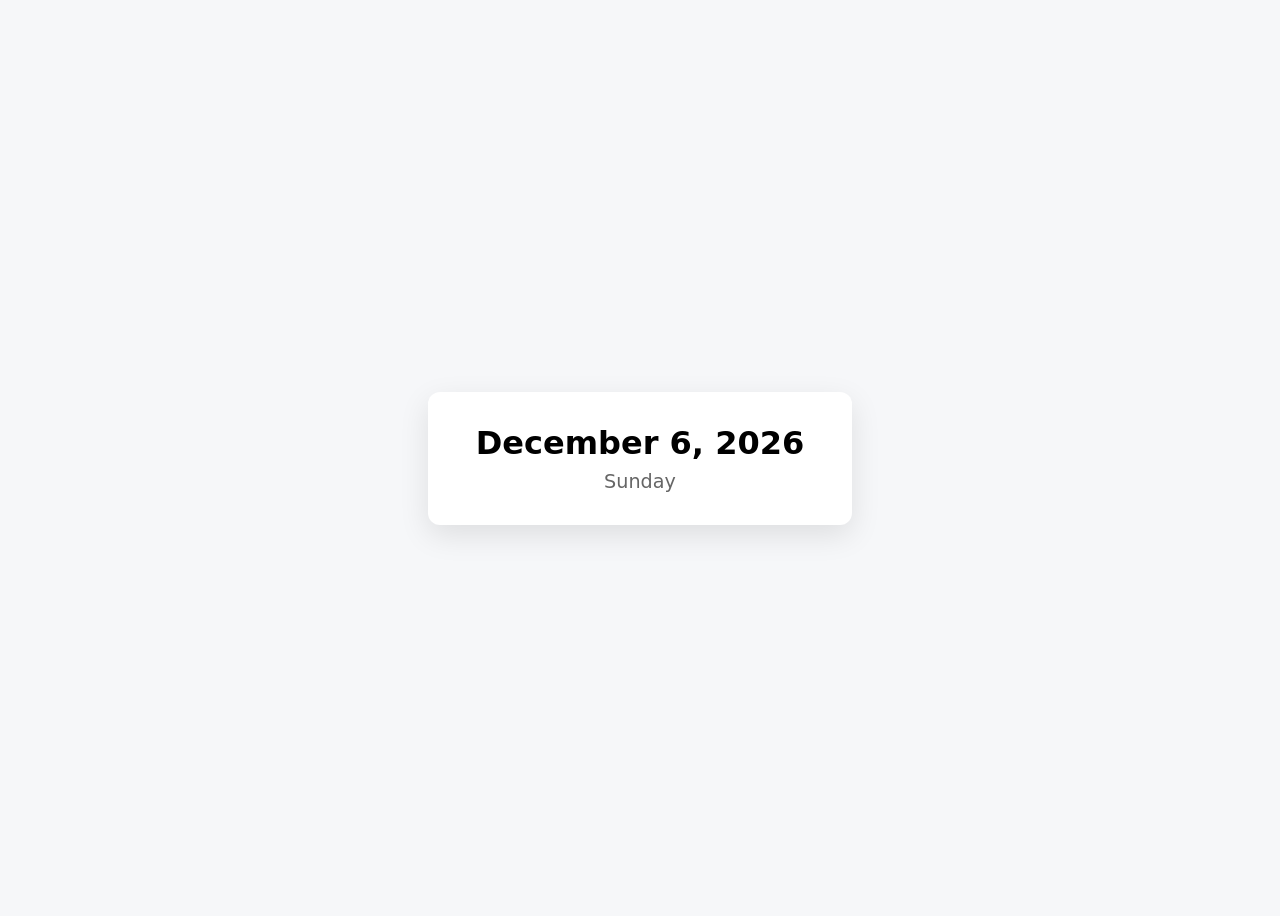
==== paapachi/index.html @ 43e1f5be "Added index.html" ====
<!DOCTYPE html>
<html lang="en">
<head>
  <meta charset="UTF-8" />
  <title>Calendar</title>
  <style>
    body {
      font-family: system-ui, sans-serif;
      display: flex;
      justify-content: center;
      align-items: center;
      height: 100vh;
      background: #f6f7f9;
    }
    .calendar {
      background: white;
      padding: 2rem 3rem;
      border-radius: 12px;
      box-shadow: 0 10px 30px rgba(0,0,0,0.1);
      text-align: center;
    }
    .date {
      font-size: 2rem;
      font-weight: 600;
    }
    .day {
      margin-top: 0.5rem;
      font-size: 1.2rem;
      color: #666;
    }
  </style>
</head>
<body>
  <div class="calendar">
    <div class="date" id="date"></div>
    <div class="day" id="day"></div>
  </div>

  <script>
    const now = new Date();

    const dateFormatter = new Intl.DateTimeFormat("en-US", {
      year: "numeric",
      month: "long",
      day: "numeric"
    });

    const dayFormatter = new Intl.DateTimeFormat("en-US", {
      weekday: "long"
    });

    document.getElementById("date").textContent = dateFormatter.format(now);
    document.getElementById("day").textContent = dayFormatter.format(now);
  </script>
</body>
</html>
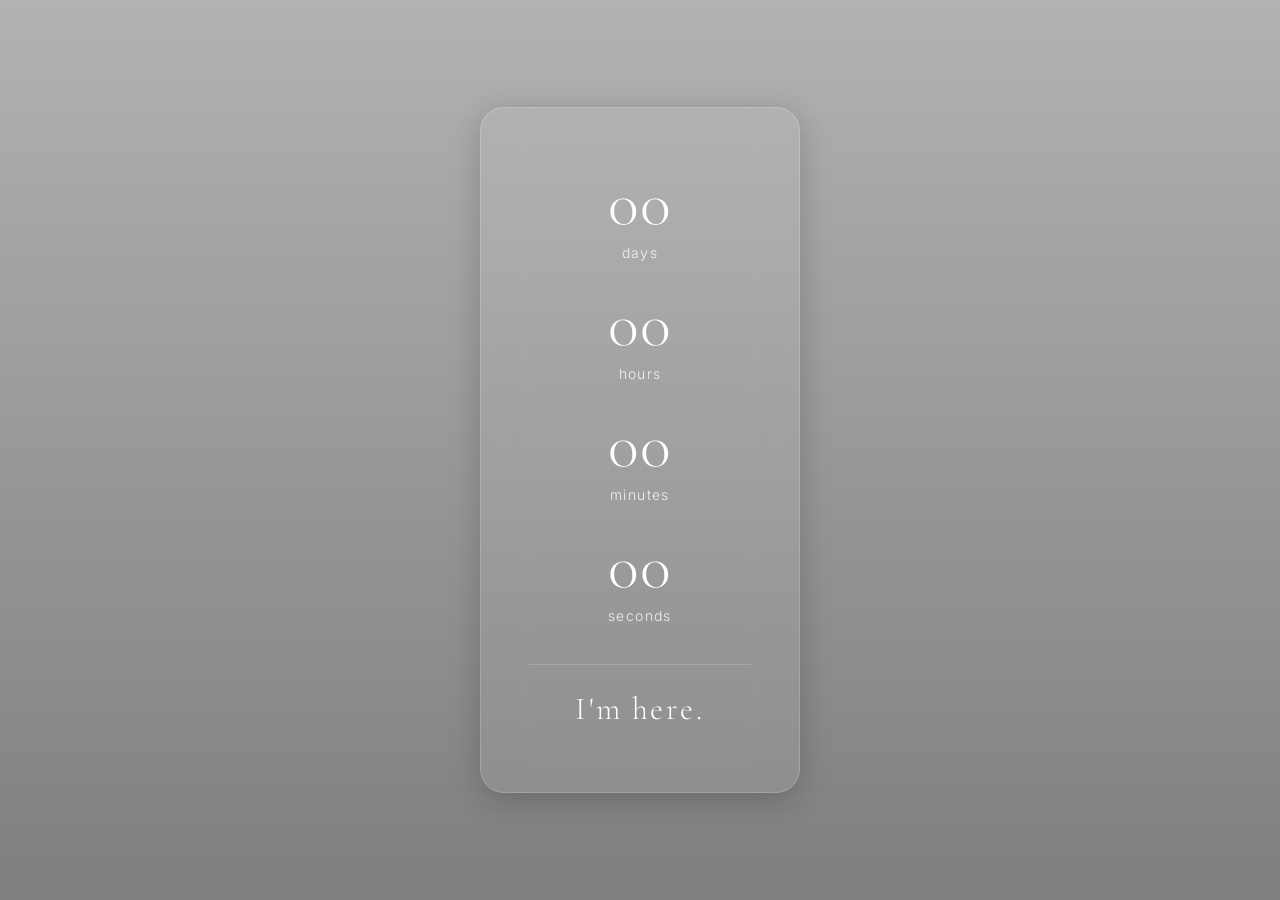
==== commit 734ff0a0: "Added more files" ====
--- a/paapachi/index.html
+++ b/paapachi/index.html
@@ -1,57 +1,51 @@
 <!DOCTYPE html>
 <html lang="en">
 <head>
-  <meta charset="UTF-8" />
-  <title>Calendar</title>
-  <style>
-    body {
-      font-family: system-ui, sans-serif;
-      display: flex;
-      justify-content: center;
-      align-items: center;
-      height: 100vh;
-      background: #f6f7f9;
-    }
-    .calendar {
-      background: white;
-      padding: 2rem 3rem;
-      border-radius: 12px;
-      box-shadow: 0 10px 30px rgba(0,0,0,0.1);
-      text-align: center;
-    }
-    .date {
-      font-size: 2rem;
-      font-weight: 600;
-    }
-    .day {
-      margin-top: 0.5rem;
-      font-size: 1.2rem;
-      color: #666;
-    }
-  </style>
+    <meta charset="UTF-8">
+    <meta name="viewport" content="width=device-width, initial-scale=1.0">
+    <title>Until I See You</title>
+    
+    <!-- Google Fonts -->
+    <link rel="preconnect" href="https://fonts.googleapis.com">
+    <link rel="preconnect" href="https://fonts.gstatic.com" crossorigin>
+    <link href="https://fonts.googleapis.com/css2?family=Cormorant+Garamond:wght@300;400&family=Inter:wght@300;400&display=swap" rel="stylesheet">
+    
+    <link rel="stylesheet" href="style.css">
 </head>
 <body>
-  <div class="calendar">
-    <div class="date" id="date"></div>
-    <div class="day" id="day"></div>
-  </div>
-
-  <script>
-    const now = new Date();
-
-    const dateFormatter = new Intl.DateTimeFormat("en-US", {
-      year: "numeric",
-      month: "long",
-      day: "numeric"
-    });
-
-    const dayFormatter = new Intl.DateTimeFormat("en-US", {
-      weekday: "long"
-    });
-
-    document.getElementById("date").textContent = dateFormatter.format(now);
-    document.getElementById("day").textContent = dayFormatter.format(now);
-  </script>
+    <!-- Background container for image transitions -->
+    <div id="background-container">
+        <div id="background-current" class="background-layer"></div>
+        <div id="background-next" class="background-layer"></div>
+    </div>
+    
+    <!-- Countdown container -->
+    <div id="countdown-container" class="fade-in">
+        <div class="countdown-grid">
+            <div class="time-block">
+                <div class="time-value" id="days">00</div>
+                <div class="time-label">days</div>
+            </div>
+            
+            <div class="time-block">
+                <div class="time-value" id="hours">00</div>
+                <div class="time-label">hours</div>
+            </div>
+            
+            <div class="time-block">
+                <div class="time-value" id="minutes">00</div>
+                <div class="time-label">minutes</div>
+            </div>
+            
+            <div class="time-block">
+                <div class="time-value" id="seconds">00</div>
+                <div class="time-label">seconds</div>
+            </div>
+        </div>
+        
+        <div class="message" id="message">until I see you</div>
+    </div>
+    
+    <script src="script.js"></script>
 </body>
 </html>
-
--- a/paapachi/style.css
+++ b/paapachi/style.css
@@ -0,0 +1,265 @@
+/* ============================================
+   Global Styles & Reset
+   ============================================ */
+* {
+    margin: 0;
+    padding: 0;
+    box-sizing: border-box;
+}
+
+:root {
+    /* Color palette */
+    --overlay-dark: rgba(0, 0, 0, 0.4);
+    --glass-bg: rgba(255, 255, 255, 0.08);
+    --glass-border: rgba(255, 255, 255, 0.18);
+    --text-primary: #ffffff;
+    --text-secondary: rgba(255, 255, 255, 0.85);
+    --shadow-soft: 0 8px 32px rgba(0, 0, 0, 0.2);
+    
+    /* Typography */
+    --font-serif: 'Cormorant Garamond', serif;
+    --font-sans: 'Inter', sans-serif;
+}
+
+body {
+    font-family: var(--font-sans);
+    color: var(--text-primary);
+    overflow: hidden;
+    height: 100vh;
+    width: 100vw;
+}
+
+/* ============================================
+   Background Image System
+   ============================================ */
+#background-container {
+    position: fixed;
+    top: 0;
+    left: 0;
+    width: 100%;
+    height: 100%;
+    z-index: -1;
+}
+
+.background-layer {
+    position: absolute;
+    top: 0;
+    left: 0;
+    width: 100%;
+    height: 100%;
+    background-size: cover;
+    background-position: center;
+    background-repeat: no-repeat;
+    transition: opacity 2s ease-in-out;
+}
+
+#background-current {
+    opacity: 1;
+    z-index: 1;
+}
+
+#background-next {
+    opacity: 0;
+    z-index: 2;
+}
+
+/* Dark overlay for readability */
+.background-layer::after {
+    content: '';
+    position: absolute;
+    top: 0;
+    left: 0;
+    width: 100%;
+    height: 100%;
+    background: linear-gradient(
+        to bottom,
+        rgba(0, 0, 0, 0.3) 0%,
+        rgba(0, 0, 0, 0.5) 100%
+    );
+}
+
+/* ============================================
+   Countdown Container
+   ============================================ */
+#countdown-container {
+    position: absolute;
+    top: 50%;
+    left: 50%;
+    transform: translate(-50%, -50%);
+    text-align: center;
+    padding: 4rem 3rem;
+    
+    /* Glassmorphism effect */
+    background: var(--glass-bg);
+    backdrop-filter: blur(20px) saturate(180%);
+    -webkit-backdrop-filter: blur(20px) saturate(180%);
+    border-radius: 24px;
+    border: 1px solid var(--glass-border);
+    box-shadow: var(--shadow-soft);
+    
+    min-width: 320px;
+    max-width: 90vw;
+    
+    /* Subtle breathing animation */
+    animation: breathe 6s ease-in-out infinite;
+}
+
+@keyframes breathe {
+    0%, 100% {
+        transform: translate(-50%, -50%) scale(1);
+    }
+    50% {
+        transform: translate(-50%, -50%) scale(1.01);
+    }
+}
+
+/* ============================================
+   Countdown Grid
+   ============================================ */
+.countdown-grid {
+    display: grid;
+    grid-template-columns: repeat(auto-fit, minmax(100px, 1fr));
+    gap: 2rem;
+    margin-bottom: 2.5rem;
+}
+
+.time-block {
+    display: flex;
+    flex-direction: column;
+    align-items: center;
+    gap: 0.5rem;
+}
+
+.time-value {
+    font-family: var(--font-serif);
+    font-size: 4rem;
+    font-weight: 300;
+    line-height: 1;
+    letter-spacing: 0.02em;
+    color: var(--text-primary);
+    
+    /* Smooth number transitions */
+    transition: transform 0.3s ease;
+}
+
+.time-block:hover .time-value {
+    transform: scale(1.05);
+}
+
+.time-label {
+    font-family: var(--font-sans);
+    font-size: 0.875rem;
+    font-weight: 300;
+    text-transform: lowercase;
+    letter-spacing: 0.1em;
+    color: var(--text-secondary);
+}
+
+/* ============================================
+   Message
+   ============================================ */
+.message {
+    font-family: var(--font-sans);
+    font-size: 1.5rem;
+    font-weight: 300;
+    letter-spacing: 0.05em;
+    color: var(--text-primary);
+    padding-top: 1.5rem;
+    border-top: 1px solid var(--glass-border);
+}
+
+/* ============================================
+   Animations
+   ============================================ */
+.fade-in {
+    animation: fadeIn 1.5s ease-out;
+}
+
+@keyframes fadeIn {
+    from {
+        opacity: 0;
+        transform: translate(-50%, -48%);
+    }
+    to {
+        opacity: 1;
+        transform: translate(-50%, -50%);
+    }
+}
+
+/* Pulse animation for second updates */
+.pulse {
+    animation: pulse 0.5s ease-out;
+}
+
+@keyframes pulse {
+    0% {
+        transform: scale(1);
+    }
+    50% {
+        transform: scale(1.08);
+    }
+    100% {
+        transform: scale(1);
+    }
+}
+
+/* ============================================
+   Responsive Design
+   ============================================ */
+@media (max-width: 768px) {
+    #countdown-container {
+        padding: 3rem 2rem;
+    }
+    
+    .countdown-grid {
+        grid-template-columns: repeat(2, 1fr);
+        gap: 1.5rem;
+    }
+    
+    .time-value {
+        font-size: 3rem;
+    }
+    
+    .message {
+        font-size: 1.25rem;
+    }
+}
+
+@media (max-width: 480px) {
+    #countdown-container {
+        padding: 2rem 1.5rem;
+    }
+    
+    .countdown-grid {
+        gap: 1rem;
+    }
+    
+    .time-value {
+        font-size: 2.5rem;
+    }
+    
+    .time-label {
+        font-size: 0.75rem;
+    }
+    
+    .message {
+        font-size: 1rem;
+        padding-top: 1rem;
+    }
+}
+
+/* ============================================
+   Special States
+   ============================================ */
+.finished .message {
+    font-size: 2rem;
+    font-family: var(--font-serif);
+    letter-spacing: 0.08em;
+    animation: fadeIn 2s ease-out;
+}
+
+@media (max-width: 768px) {
+    .finished .message {
+        font-size: 1.5rem;
+    }
+}
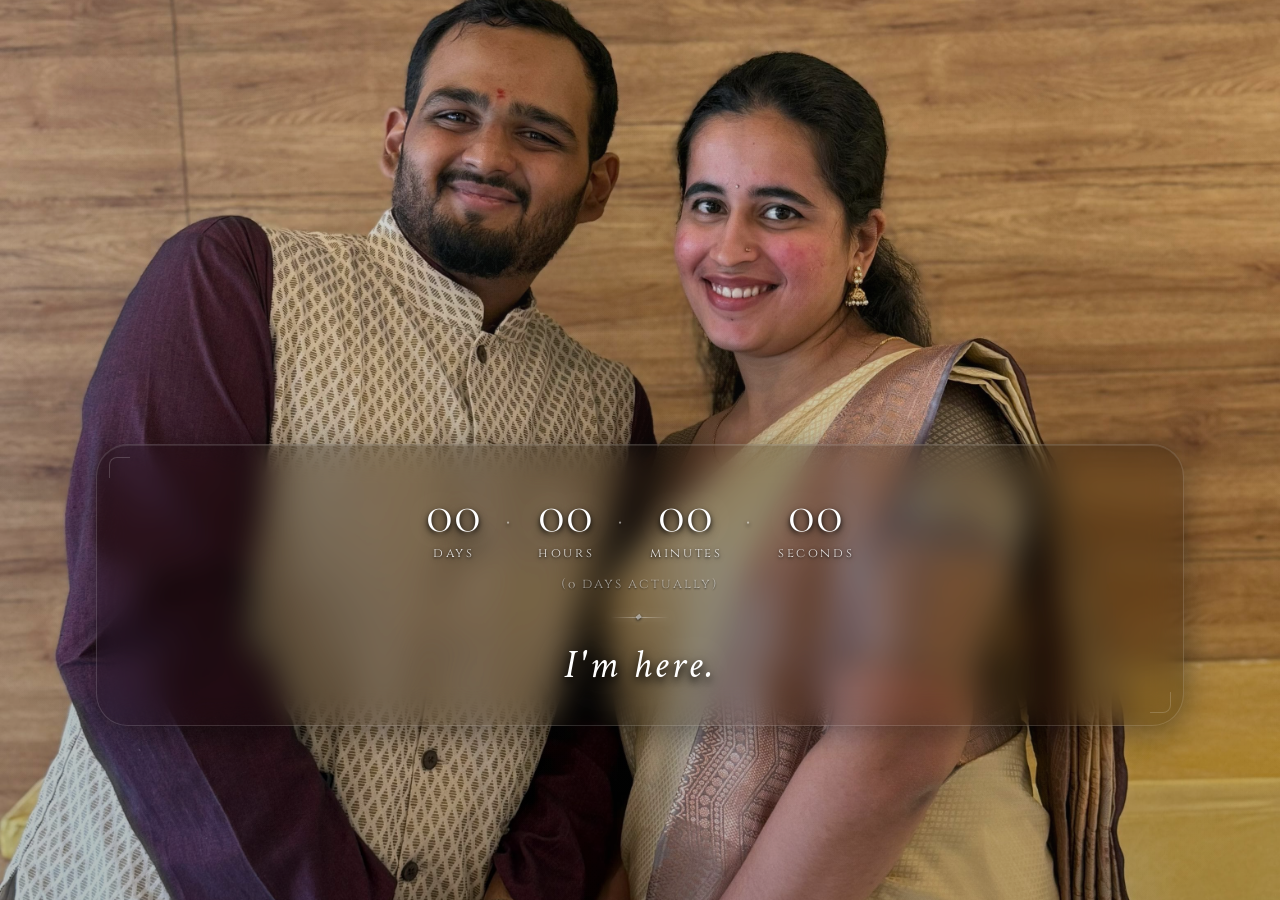
==== commit 3d17af60: "Added Sunday-less count" ====
--- a/paapachi/index.html
+++ b/paapachi/index.html
@@ -8,7 +8,7 @@
     <!-- Google Fonts -->
     <link rel="preconnect" href="https://fonts.googleapis.com">
     <link rel="preconnect" href="https://fonts.gstatic.com" crossorigin>
-    <link href="https://fonts.googleapis.com/css2?family=Cormorant+Garamond:wght@300;400&family=Inter:wght@300;400&display=swap" rel="stylesheet">
+    <link href="https://fonts.googleapis.com/css2?family=Cormorant+Garamond:wght@300;400&family=Cinzel:wght@300;400&family=Crimson+Text:ital,wght@0,400;1,400&display=swap" rel="stylesheet">
     
     <link rel="stylesheet" href="style.css">
 </head>
@@ -43,9 +43,14 @@
             </div>
         </div>
         
+        <!-- Secondary countdown excluding Sundays -->
+        <div class="secondary-countdown">
+            (<span id="weekdays-remaining">0</span> days actually)
+        </div>
+        
         <div class="message" id="message">until I see you</div>
     </div>
     
     <script src="script.js"></script>
 </body>
-</html>
+</html>
--- a/paapachi/style.css
+++ b/paapachi/style.css
@@ -15,18 +15,43 @@
     --text-primary: #ffffff;
     --text-secondary: rgba(255, 255, 255, 0.85);
     --shadow-soft: 0 8px 32px rgba(0, 0, 0, 0.2);
+    --accent-glow: rgba(255, 255, 255, 0.3);
     
     /* Typography */
-    --font-serif: 'Cormorant Garamond', serif;
-    --font-sans: 'Inter', sans-serif;
+    --font-numbers: 'Cormorant Garamond', serif;
+    --font-elegant: 'Cinzel', serif;
+    --font-message: 'Crimson Text', serif;
 }
 
 body {
-    font-family: var(--font-sans);
+    font-family: var(--font-elegant);
     color: var(--text-primary);
     overflow: hidden;
     height: 100vh;
     width: 100vw;
+    position: relative;
+}
+
+/* Romantic ambient particles/bokeh effect */
+body::before {
+    content: '';
+    position: fixed;
+    top: 0;
+    left: 0;
+    width: 100%;
+    height: 100%;
+    background: 
+        radial-gradient(circle at 20% 30%, rgba(255, 255, 255, 0.03) 0%, transparent 50%),
+        radial-gradient(circle at 80% 70%, rgba(255, 255, 255, 0.02) 0%, transparent 50%),
+        radial-gradient(circle at 50% 50%, rgba(255, 255, 255, 0.015) 0%, transparent 50%);
+    pointer-events: none;
+    z-index: 1;
+    animation: shimmer 15s ease-in-out infinite;
+}
+
+@keyframes shimmer {
+    0%, 100% { opacity: 0.5; }
+    50% { opacity: 1; }
 }
 
 /* ============================================
@@ -50,6 +75,7 @@
     background-size: cover;
     background-position: center;
     background-repeat: no-repeat;
+    background-color: #0a0a0a;
     transition: opacity 2s ease-in-out;
 }
 
@@ -63,7 +89,7 @@
     z-index: 2;
 }
 
-/* Dark overlay for readability */
+/* Dark overlay for readability - very subtle */
 .background-layer::after {
     content: '';
     position: absolute;
@@ -73,8 +99,8 @@
     height: 100%;
     background: linear-gradient(
         to bottom,
-        rgba(0, 0, 0, 0.3) 0%,
-        rgba(0, 0, 0, 0.5) 100%
+        rgba(0, 0, 0, 0.15) 0%,
+        rgba(0, 0, 0, 0.25) 100%
     );
 }
 
@@ -83,33 +109,71 @@
    ============================================ */
 #countdown-container {
     position: absolute;
-    top: 50%;
+    top: 65%;
     left: 50%;
     transform: translate(-50%, -50%);
     text-align: center;
-    padding: 4rem 3rem;
-    
-    /* Glassmorphism effect */
-    background: var(--glass-bg);
-    backdrop-filter: blur(20px) saturate(180%);
-    -webkit-backdrop-filter: blur(20px) saturate(180%);
-    border-radius: 24px;
-    border: 1px solid var(--glass-border);
-    box-shadow: var(--shadow-soft);
-    
-    min-width: 320px;
-    max-width: 90vw;
+    padding: 2.5rem 2rem 2rem 2rem;
+    z-index: 10;
+    
+    /* Very minimal glass effect - almost transparent */
+    background: rgba(0, 0, 0, 0.25);
+    backdrop-filter: blur(16px) saturate(120%);
+    -webkit-backdrop-filter: blur(16px) saturate(120%);
+    border-radius: 32px;
+    border: 1px solid rgba(255, 255, 255, 0.15);
+    box-shadow: 
+        0 8px 32px rgba(0, 0, 0, 0.4),
+        inset 0 1px 0 rgba(255, 255, 255, 0.1);
+    
+    /* Compact size to show more background */
+    width: auto;
+    max-width: 85vw;
     
     /* Subtle breathing animation */
-    animation: breathe 6s ease-in-out infinite;
+    animation: breathe 8s ease-in-out infinite;
+    position: relative;
+}
+
+/* Decorative corner accents */
+#countdown-container::before,
+#countdown-container::after {
+    content: '';
+    position: absolute;
+    width: 20px;
+    height: 20px;
+    border: 1px solid rgba(255, 255, 255, 0.25);
+    opacity: 0.7;
+}
+
+#countdown-container::before {
+    top: 12px;
+    left: 12px;
+    border-right: none;
+    border-bottom: none;
+    border-radius: 8px 0 0 0;
+}
+
+#countdown-container::after {
+    bottom: 12px;
+    right: 12px;
+    border-left: none;
+    border-top: none;
+    border-radius: 0 0 8px 0;
 }
 
 @keyframes breathe {
     0%, 100% {
         transform: translate(-50%, -50%) scale(1);
+        box-shadow: 
+            0 8px 32px rgba(0, 0, 0, 0.4),
+            inset 0 1px 0 rgba(255, 255, 255, 0.1);
     }
     50% {
-        transform: translate(-50%, -50%) scale(1.01);
+        transform: translate(-50%, -50%) scale(1.02);
+        box-shadow: 
+            0 12px 48px rgba(0, 0, 0, 0.5),
+            inset 0 1px 0 rgba(255, 255, 255, 0.15);
     }
 }
 
@@ -117,55 +181,145 @@
    Countdown Grid
    ============================================ */
 .countdown-grid {
-    display: grid;
-    grid-template-columns: repeat(auto-fit, minmax(100px, 1fr));
-    gap: 2rem;
-    margin-bottom: 2.5rem;
+    display: flex;
+    justify-content: center;
+    align-items: center;
+    gap: 1.5rem;
+    margin-bottom: 0.75rem;
+    flex-wrap: nowrap;
 }
 
 .time-block {
     display: flex;
     flex-direction: column;
     align-items: center;
-    gap: 0.5rem;
-}
-
+    gap: 0.25rem;
+    position: relative;
+    padding: 0 1rem;
+}
+
+/* Subtle separators between time blocks */
+.time-block:not(:last-child)::after {
+    content: '·';
+    position: absolute;
+    right: -0.75rem;
+    top: 50%;
+    transform: translateY(-50%);
+    color: rgba(255, 255, 255, 0.5);
+    font-size: 1.5rem;
+    line-height: 0;
+    text-shadow: 0 2px 4px rgba(0, 0, 0, 0.8);
+}
+
+/* Add subtle glow to numbers */
 .time-value {
-    font-family: var(--font-serif);
-    font-size: 4rem;
+    font-family: var(--font-numbers);
+    font-size: 3.5rem;
     font-weight: 300;
     line-height: 1;
     letter-spacing: 0.02em;
     color: var(--text-primary);
+    text-shadow: 
+        0 2px 4px rgba(0, 0, 0, 0.8),
+        0 4px 8px rgba(0, 0, 0, 0.6),
+        0 0 30px rgba(255, 255, 255, 0.2);
     
     /* Smooth number transitions */
-    transition: transform 0.3s ease;
+    transition: all 0.3s ease;
 }
 
 .time-block:hover .time-value {
-    transform: scale(1.05);
+    transform: scale(1.08);
+    text-shadow: 
+        0 4px 8px rgba(0, 0, 0, 0.9),
+        0 6px 12px rgba(0, 0, 0, 0.7),
+        0 0 40px rgba(255, 255, 255, 0.3);
 }
 
 .time-label {
-    font-family: var(--font-sans);
-    font-size: 0.875rem;
+    font-family: var(--font-elegant);
+    font-size: 0.8rem;
     font-weight: 300;
     text-transform: lowercase;
-    letter-spacing: 0.1em;
+    letter-spacing: 0.2em;
     color: var(--text-secondary);
+    opacity: 0.95;
+    text-shadow: 
+        0 1px 3px rgba(0, 0, 0, 0.8),
+        0 2px 6px rgba(0, 0, 0, 0.5);
+}
+
+/* ============================================
+   Secondary Countdown (Weekdays)
+   ============================================ */
+.secondary-countdown {
+    font-family: var(--font-elegant);
+    font-size: 0.85rem;
+    font-weight: 300;
+    letter-spacing: 0.15em;
+    color: rgba(255, 255, 255, 0.5);
+    margin-bottom: 1.5rem;
+    text-align: center;
+    text-shadow: 
+        0 1px 2px rgba(0, 0, 0, 0.6);
+}
+
+.secondary-countdown span {
+    font-family: var(--font-numbers);
+    font-size: 0.95rem;
+    color: rgba(255, 255, 255, 0.65);
 }
 
 /* ============================================
    Message
    ============================================ */
 .message {
-    font-family: var(--font-sans);
-    font-size: 1.5rem;
+    font-family: var(--font-message);
+    font-size: 1.85rem;
     font-weight: 300;
-    letter-spacing: 0.05em;
+    font-style: italic;
+    letter-spacing: 0.03em;
     color: var(--text-primary);
-    padding-top: 1.5rem;
-    border-top: 1px solid var(--glass-border);
+    padding-top: 1.25rem;
+    margin-top: 1.25rem;
+    position: relative;
+    text-shadow: 
+        0 2px 4px rgba(0, 0, 0, 0.8),
+        0 4px 8px rgba(0, 0, 0, 0.6),
+        0 0 30px rgba(255, 255, 255, 0.15);
+    line-height: 1.4;
+}
+
+/* Decorative divider */
+.message::before {
+    content: '';
+    position: absolute;
+    top: 0;
+    left: 50%;
+    transform: translateX(-50%);
+    width: 60px;
+    height: 1px;
+    background: linear-gradient(
+        to right,
+        transparent,
+        rgba(255, 255, 255, 0.4),
+        transparent
+    );
+    box-shadow: 0 0 8px rgba(255, 255, 255, 0.3);
+}
+
+/* Small decorative diamond in the center */
+.message::after {
+    content: '◆';
+    position: absolute;
+    top: -6px;
+    left: 50%;
+    transform: translateX(-50%);
+    font-size: 0.5rem;
+    color: rgba(255, 255, 255, 0.5);
+    text-shadow: 
+        0 0 10px rgba(255, 255, 255, 0.4),
+        0 1px 3px rgba(0, 0, 0, 0.8);
 }
 
 /* ============================================
@@ -208,43 +362,106 @@
    ============================================ */
 @media (max-width: 768px) {
     #countdown-container {
-        padding: 3rem 2rem;
+        padding: 2rem 1.5rem 1.75rem 1.5rem;
+        max-width: 90vw;
     }
     
     .countdown-grid {
-        grid-template-columns: repeat(2, 1fr);
-        gap: 1.5rem;
+        gap: 1rem;
+    }
+    
+    .time-block {
+        padding: 0 0.5rem;
+    }
+    
+    .time-block:not(:last-child)::after {
+        right: -0.5rem;
+        font-size: 1.25rem;
     }
     
     .time-value {
-        font-size: 3rem;
+        font-size: 2.5rem;
+    }
+    
+    .time-label {
+        font-size: 0.65rem;
     }
     
     .message {
-        font-size: 1.25rem;
+        font-size: 1.35rem;
+        padding-top: 1rem;
     }
 }
 
 @media (max-width: 480px) {
     #countdown-container {
-        padding: 2rem 1.5rem;
+        padding: 1.75rem 1.25rem 1.5rem 1.25rem;
     }
     
     .countdown-grid {
-        gap: 1rem;
+        gap: 0.5rem;
+    }
+    
+    .time-block {
+        padding: 0 0.25rem;
+    }
+    
+    .time-block:not(:last-child)::after {
+        right: -0.25rem;
+        font-size: 1rem;
     }
     
     .time-value {
-        font-size: 2.5rem;
+        font-size: 1.85rem;
     }
     
     .time-label {
-        font-size: 0.75rem;
+        font-size: 0.55rem;
+        letter-spacing: 0.1em;
+    }
+    
+    .message {
+        font-size: 1.1rem;
+        padding-top: 0.875rem;
+    }
+    
+    /* Hide decorative corners on very small screens */
+    #countdown-container::before,
+    #countdown-container::after {
+        display: none;
+    }
+}
+
+/* Extra small phones - ensure everything stays on one line */
+@media (max-width: 360px) {
+    .countdown-grid {
+        gap: 0.35rem;
+    }
+    
+    .time-block {
+        padding: 0 0.15rem;
+    }
+    
+    .time-block:not(:last-child)::after {
+        right: -0.175rem;
+        font-size: 0.85rem;
+    }
+    
+    .time-value {
+        font-size: 1.5rem;
+    }
+    
+    .time-label {
+        font-size: 0.5rem;
+        letter-spacing: 0.08em;
     }
     
     .message {
         font-size: 1rem;
-        padding-top: 1rem;
+    }
+    
+    .secondary-countdown {
+        font-size: 0.75rem;
     }
 }
 
@@ -252,14 +469,25 @@
    Special States
    ============================================ */
 .finished .message {
-    font-size: 2rem;
-    font-family: var(--font-serif);
+    font-size: 2.5rem;
+    font-family: var(--font-message);
+    font-style: italic;
     letter-spacing: 0.08em;
     animation: fadeIn 2s ease-out;
+    text-shadow: 
+        0 4px 8px rgba(0, 0, 0, 0.9),
+        0 6px 16px rgba(0, 0, 0, 0.7),
+        0 0 50px rgba(255, 255, 255, 0.25);
 }
 
 @media (max-width: 768px) {
     .finished .message {
+        font-size: 1.85rem;
+    }
+}
+
+@media (max-width: 480px) {
+    .finished .message {
         font-size: 1.5rem;
     }
-}
+}
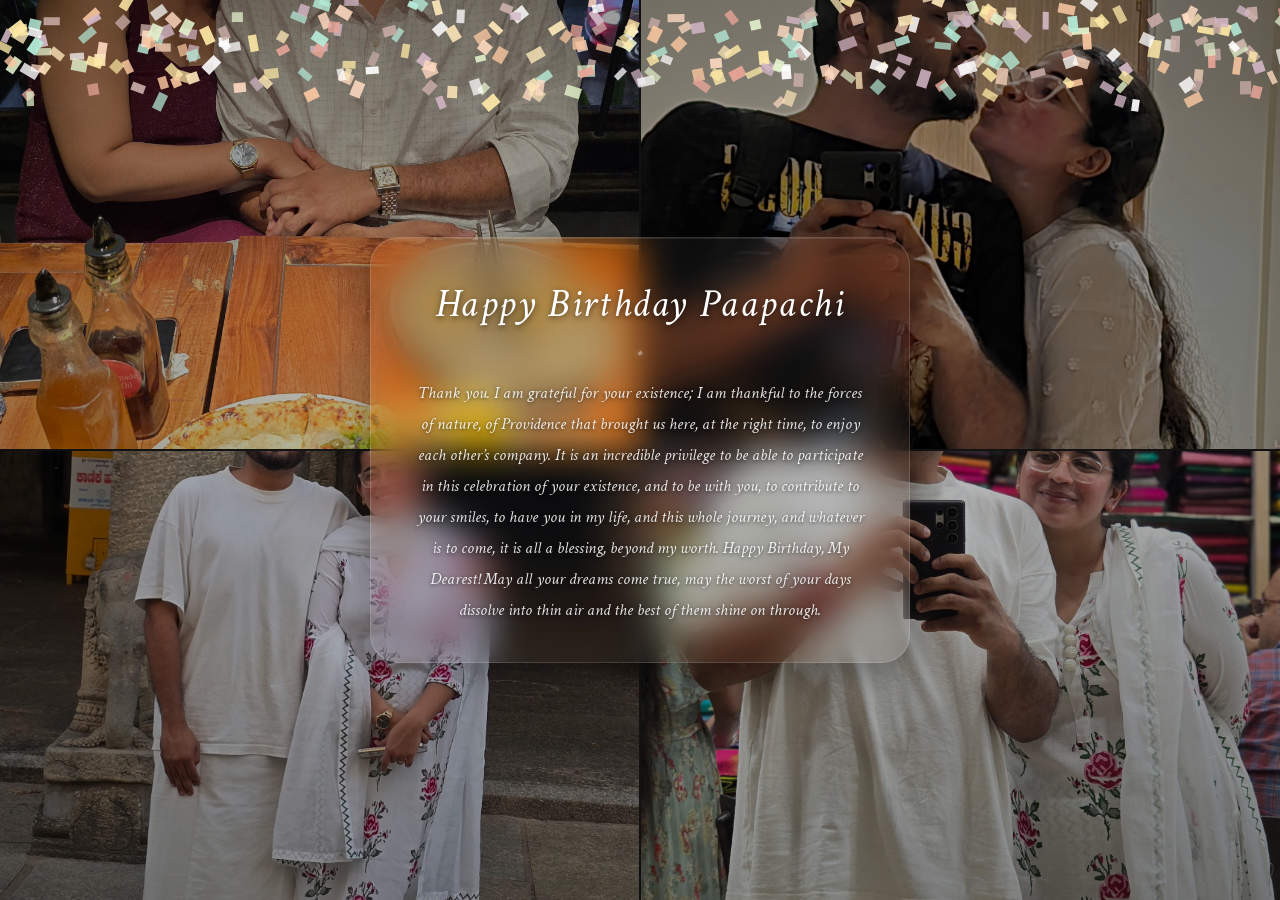
==== commit d7784784: "Happy Birthday" ====
--- a/paapachi/index.html
+++ b/paapachi/index.html
@@ -3,54 +3,34 @@
 <head>
     <meta charset="UTF-8">
     <meta name="viewport" content="width=device-width, initial-scale=1.0">
-    <title>Until I See You</title>
-    
+    <title>Happy Birthday</title>
+
     <!-- Google Fonts -->
     <link rel="preconnect" href="https://fonts.googleapis.com">
     <link rel="preconnect" href="https://fonts.gstatic.com" crossorigin>
-    <link href="https://fonts.googleapis.com/css2?family=Cormorant+Garamond:wght@300;400&family=Cinzel:wght@300;400&family=Crimson+Text:ital,wght@0,400;1,400&display=swap" rel="stylesheet">
-    
+    <link href="https://fonts.googleapis.com/css2?family=Cormorant+Garamond:wght@300;400&family=Cinzel:wght@300;400&family=Crimson+Text:ital,wght@0,300;1,300;1,400&display=swap" rel="stylesheet">
+
     <link rel="stylesheet" href="style.css">
 </head>
 <body>
-    <!-- Background container for image transitions -->
-    <div id="background-container">
-        <div id="background-current" class="background-layer"></div>
-        <div id="background-next" class="background-layer"></div>
+
+    <!-- Confetti canvas -->
+    <canvas id="confetti-canvas"></canvas>
+
+    <!-- 2x2 photo grid — the entire background -->
+    <div id="photo-grid">
+        <div class="photo-cell" id="photo-1"></div>
+        <div class="photo-cell" id="photo-2"></div>
+        <div class="photo-cell" id="photo-3"></div>
+        <div class="photo-cell" id="photo-4"></div>
     </div>
-    
-    <!-- Countdown container -->
-    <div id="countdown-container" class="fade-in">
-        <div class="countdown-grid">
-            <div class="time-block">
-                <div class="time-value" id="days">00</div>
-                <div class="time-label">days</div>
-            </div>
-            
-            <div class="time-block">
-                <div class="time-value" id="hours">00</div>
-                <div class="time-label">hours</div>
-            </div>
-            
-            <div class="time-block">
-                <div class="time-value" id="minutes">00</div>
-                <div class="time-label">minutes</div>
-            </div>
-            
-            <div class="time-block">
-                <div class="time-value" id="seconds">00</div>
-                <div class="time-label">seconds</div>
-            </div>
-        </div>
-        
-        <!-- Secondary countdown excluding Sundays -->
-        <div class="secondary-countdown">
-            (<span id="weekdays-remaining">0</span> days actually)
-        </div>
-        
-        <div class="message" id="message">until I see you</div>
+
+    <!-- Birthday wishes — hidden until confetti fires -->
+    <div id="birthday-container">
+        <h2 class="birthday-heading">Happy Birthday Paapachi</h2>
+        <p class="birthday-text">Thank you. I am grateful for your existence; I am thankful to the forces of nature, of Providence that brought us here, at the right time, to enjoy each other’s company. It is an incredible privilege to be able to participate in this celebration of your existence, and to be with you, to contribute to your smiles, to have you in my life, and this whole journey, and whatever is to come, it is all a blessing, beyond my worth. Happy Birthday, My Dearest! May all your dreams come true, may the worst of your days dissolve into thin air and the best of them shine on through.</p>
     </div>
-    
+
     <script src="script.js"></script>
 </body>
-</html>+</html>
--- a/paapachi/style.css
+++ b/paapachi/style.css
@@ -1,5 +1,5 @@
 /* ============================================
-   Global Styles & Reset
+   Global Reset & Variables
    ============================================ */
 * {
     margin: 0;
@@ -8,486 +8,205 @@
 }
 
 :root {
-    /* Color palette */
-    --overlay-dark: rgba(0, 0, 0, 0.4);
-    --glass-bg: rgba(255, 255, 255, 0.08);
-    --glass-border: rgba(255, 255, 255, 0.18);
-    --text-primary: #ffffff;
-    --text-secondary: rgba(255, 255, 255, 0.85);
-    --shadow-soft: 0 8px 32px rgba(0, 0, 0, 0.2);
-    --accent-glow: rgba(255, 255, 255, 0.3);
-    
-    /* Typography */
-    --font-numbers: 'Cormorant Garamond', serif;
-    --font-elegant: 'Cinzel', serif;
-    --font-message: 'Crimson Text', serif;
-}
-
-body {
+    --font-numbers:  'Cormorant Garamond', serif;
+    --font-elegant:  'Cinzel', serif;
+    --font-message:  'Crimson Text', serif;
+
+    --glass-bg:      rgba(255, 255, 255, 0.04);
+    --glass-border:  rgba(255, 255, 255, 0.14);
+    --text-primary:  #ffffff;
+    --text-soft:     rgba(255, 255, 255, 0.88);
+}
+
+html, body {
+    width: 100%;
+    height: 100%;
+    overflow: hidden;
+    background: #0d0d0d;
     font-family: var(--font-elegant);
     color: var(--text-primary);
-    overflow: hidden;
-    height: 100vh;
-    width: 100vw;
-    position: relative;
-}
-
-/* Romantic ambient particles/bokeh effect */
-body::before {
-    content: '';
+}
+
+/* ============================================
+   Confetti Canvas
+   ============================================ */
+#confetti-canvas {
     position: fixed;
     top: 0;
     left: 0;
     width: 100%;
     height: 100%;
-    background: 
-        radial-gradient(circle at 20% 30%, rgba(255, 255, 255, 0.03) 0%, transparent 50%),
-        radial-gradient(circle at 80% 70%, rgba(255, 255, 255, 0.02) 0%, transparent 50%),
-        radial-gradient(circle at 50% 50%, rgba(255, 255, 255, 0.015) 0%, transparent 50%);
     pointer-events: none;
-    z-index: 1;
-    animation: shimmer 15s ease-in-out infinite;
-}
-
-@keyframes shimmer {
-    0%, 100% { opacity: 0.5; }
-    50% { opacity: 1; }
-}
-
-/* ============================================
-   Background Image System
-   ============================================ */
-#background-container {
+    z-index: 100;
+}
+
+/* ============================================
+   Photo Grid — fills entire viewport
+   ============================================ */
+#photo-grid {
     position: fixed;
     top: 0;
     left: 0;
     width: 100%;
     height: 100%;
-    z-index: -1;
-}
-
-.background-layer {
-    position: absolute;
-    top: 0;
-    left: 0;
+    display: grid;
+    grid-template-columns: 1fr 1fr;
+    grid-template-rows: 1fr 1fr;
+    z-index: 0;
+
+    /* Fade in on page load */
+    opacity: 0;
+    animation: gridFadeIn 1.2s ease-out 0.1s forwards;
+}
+
+@keyframes gridFadeIn {
+    from { opacity: 0; }
+    to   { opacity: 1; }
+}
+
+.photo-cell {
     width: 100%;
     height: 100%;
     background-size: cover;
     background-position: center;
     background-repeat: no-repeat;
-    background-color: #0a0a0a;
-    transition: opacity 2s ease-in-out;
-}
-
-#background-current {
-    opacity: 1;
-    z-index: 1;
-}
-
-#background-next {
-    opacity: 0;
-    z-index: 2;
-}
-
-/* Dark overlay for readability - very subtle */
-.background-layer::after {
+}
+
+/* Each photo — tries multiple formats via JS */
+#photo-1 { background-image: url('images/b1.jpg'); }
+#photo-2 { background-image: url('images/b2.jpg'); }
+#photo-3 { background-image: url('images/b3.jpg'); }
+#photo-4 { background-image: url('images/b4.jpg'); }
+
+/* Subtle dark vignette over the grid for readability */
+#photo-grid::after {
     content: '';
     position: absolute;
-    top: 0;
-    left: 0;
-    width: 100%;
-    height: 100%;
-    background: linear-gradient(
-        to bottom,
-        rgba(0, 0, 0, 0.15) 0%,
-        rgba(0, 0, 0, 0.25) 100%
+    inset: 0;
+    pointer-events: none;
+    background: radial-gradient(
+        ellipse at center,
+        rgba(0,0,0,0.18) 0%,
+        rgba(0,0,0,0.48) 100%
     );
 }
 
-/* ============================================
-   Countdown Container
-   ============================================ */
-#countdown-container {
-    position: absolute;
-    top: 65%;
+/* Thin gap line between photos */
+#photo-grid {
+    gap: 2px;
+    background: rgba(255, 255, 255, 0.06);
+}
+
+/* ============================================
+   Birthday Container
+   ============================================ */
+#birthday-container {
+    position: fixed;
+    top: 50%;
     left: 50%;
-    transform: translate(-50%, -50%);
+    transform: translate(-50%, -50%) scale(0.92);
+    z-index: 10;
+
+    width: min(540px, 88vw);
     text-align: center;
-    padding: 2.5rem 2rem 2rem 2rem;
-    z-index: 10;
-    
-    /* Very minimal glass effect - almost transparent */
-    background: rgba(0, 0, 0, 0.25);
-    backdrop-filter: blur(16px) saturate(120%);
-    -webkit-backdrop-filter: blur(16px) saturate(120%);
-    border-radius: 32px;
-    border: 1px solid rgba(255, 255, 255, 0.15);
-    box-shadow: 
-        0 8px 32px rgba(0, 0, 0, 0.4),
+    padding: 2.5rem 2.75rem 2.25rem;
+
+    background: var(--glass-bg);
+    backdrop-filter: blur(18px) saturate(160%);
+    -webkit-backdrop-filter: blur(18px) saturate(160%);
+    border-radius: 28px;
+    border: 1px solid var(--glass-border);
+    box-shadow:
+        0 8px 40px rgba(0, 0, 0, 0.35),
         inset 0 1px 0 rgba(255, 255, 255, 0.1);
-    
-    /* Compact size to show more background */
-    width: auto;
-    max-width: 85vw;
-    
-    /* Subtle breathing animation */
-    animation: breathe 8s ease-in-out infinite;
-    position: relative;
-}
-
-/* Decorative corner accents */
-#countdown-container::before,
-#countdown-container::after {
-    content: '';
-    position: absolute;
-    width: 20px;
-    height: 20px;
-    border: 1px solid rgba(255, 255, 255, 0.25);
-    opacity: 0.7;
-}
-
-#countdown-container::before {
-    top: 12px;
-    left: 12px;
-    border-right: none;
-    border-bottom: none;
-    border-radius: 8px 0 0 0;
-}
-
-#countdown-container::after {
-    bottom: 12px;
-    right: 12px;
-    border-left: none;
-    border-top: none;
-    border-radius: 0 0 8px 0;
+
+    /* Hidden by default — revealed after confetti */
+    opacity: 0;
+    pointer-events: none;
+    transition: opacity 0.9s ease, transform 0.9s ease;
+}
+
+#birthday-container.visible {
+    opacity: 1;
+    pointer-events: auto;
+    transform: translate(-50%, -50%) scale(1);
+
+    /* Gentle breathing, matches old countdown style */
+    animation: breathe 8s ease-in-out 0.9s infinite;
 }
 
 @keyframes breathe {
-    0%, 100% {
-        transform: translate(-50%, -50%) scale(1);
-        box-shadow: 
-            0 8px 32px rgba(0, 0, 0, 0.4),
-            inset 0 1px 0 rgba(255, 255, 255, 0.1);
-    }
-    50% {
-        transform: translate(-50%, -50%) scale(1.02);
-        box-shadow: 
-            0 12px 48px rgba(0, 0, 0, 0.5),
-            inset 0 1px 0 rgba(255, 255, 255, 0.15);
-    }
-}
-
-/* ============================================
-   Countdown Grid
-   ============================================ */
-.countdown-grid {
-    display: flex;
-    justify-content: center;
-    align-items: center;
-    gap: 1.5rem;
-    margin-bottom: 0.75rem;
-    flex-wrap: nowrap;
-}
-
-.time-block {
-    display: flex;
-    flex-direction: column;
-    align-items: center;
-    gap: 0.25rem;
-    position: relative;
-    padding: 0 1rem;
-}
-
-/* Subtle separators between time blocks */
-.time-block:not(:last-child)::after {
-    content: '·';
-    position: absolute;
-    right: -0.75rem;
-    top: 50%;
-    transform: translateY(-50%);
-    color: rgba(255, 255, 255, 0.5);
-    font-size: 1.5rem;
-    line-height: 0;
-    text-shadow: 0 2px 4px rgba(0, 0, 0, 0.8);
-}
-
-/* Add subtle glow to numbers */
-.time-value {
-    font-family: var(--font-numbers);
-    font-size: 3.5rem;
-    font-weight: 300;
-    line-height: 1;
-    letter-spacing: 0.02em;
-    color: var(--text-primary);
-    text-shadow: 
-        0 2px 4px rgba(0, 0, 0, 0.8),
-        0 4px 8px rgba(0, 0, 0, 0.6),
-        0 0 30px rgba(255, 255, 255, 0.2);
-    
-    /* Smooth number transitions */
-    transition: all 0.3s ease;
-}
-
-.time-block:hover .time-value {
-    transform: scale(1.08);
-    text-shadow: 
-        0 4px 8px rgba(0, 0, 0, 0.9),
-        0 6px 12px rgba(0, 0, 0, 0.7),
-        0 0 40px rgba(255, 255, 255, 0.3);
-}
-
-.time-label {
-    font-family: var(--font-elegant);
-    font-size: 0.8rem;
-    font-weight: 300;
-    text-transform: lowercase;
-    letter-spacing: 0.2em;
-    color: var(--text-secondary);
-    opacity: 0.95;
-    text-shadow: 
-        0 1px 3px rgba(0, 0, 0, 0.8),
-        0 2px 6px rgba(0, 0, 0, 0.5);
-}
-
-/* ============================================
-   Secondary Countdown (Weekdays)
-   ============================================ */
-.secondary-countdown {
-    font-family: var(--font-elegant);
-    font-size: 0.85rem;
-    font-weight: 300;
-    letter-spacing: 0.15em;
-    color: rgba(255, 255, 255, 0.5);
-    margin-bottom: 1.5rem;
-    text-align: center;
-    text-shadow: 
-        0 1px 2px rgba(0, 0, 0, 0.6);
-}
-
-.secondary-countdown span {
-    font-family: var(--font-numbers);
-    font-size: 0.95rem;
-    color: rgba(255, 255, 255, 0.65);
-}
-
-/* ============================================
-   Message
-   ============================================ */
-.message {
+    0%, 100% { transform: translate(-50%, -50%) scale(1); }
+    50%       { transform: translate(-50%, -50%) scale(1.015); }
+}
+
+/* ============================================
+   Birthday Typography
+   ============================================ */
+.birthday-heading {
     font-family: var(--font-message);
-    font-size: 1.85rem;
+    font-size: 2.5rem;
     font-weight: 300;
     font-style: italic;
-    letter-spacing: 0.03em;
+    letter-spacing: 0.04em;
     color: var(--text-primary);
-    padding-top: 1.25rem;
-    margin-top: 1.25rem;
-    position: relative;
-    text-shadow: 
-        0 2px 4px rgba(0, 0, 0, 0.8),
-        0 4px 8px rgba(0, 0, 0, 0.6),
-        0 0 30px rgba(255, 255, 255, 0.15);
-    line-height: 1.4;
-}
-
-/* Decorative divider */
-.message::before {
-    content: '';
-    position: absolute;
-    top: 0;
-    left: 50%;
-    transform: translateX(-50%);
-    width: 60px;
-    height: 1px;
-    background: linear-gradient(
-        to right,
-        transparent,
-        rgba(255, 255, 255, 0.4),
-        transparent
-    );
-    box-shadow: 0 0 8px rgba(255, 255, 255, 0.3);
-}
-
-/* Small decorative diamond in the center */
-.message::after {
+    margin-bottom: 1.25rem;
+    text-shadow:
+        0 2px 6px rgba(0, 0, 0, 0.6),
+        0 0 24px rgba(255, 255, 255, 0.08);
+}
+
+/* Decorative divider — same diamond style as before */
+.birthday-heading::after {
     content: '◆';
-    position: absolute;
-    top: -6px;
-    left: 50%;
-    transform: translateX(-50%);
-    font-size: 0.5rem;
-    color: rgba(255, 255, 255, 0.5);
-    text-shadow: 
-        0 0 10px rgba(255, 255, 255, 0.4),
-        0 1px 3px rgba(0, 0, 0, 0.8);
-}
-
-/* ============================================
-   Animations
-   ============================================ */
-.fade-in {
-    animation: fadeIn 1.5s ease-out;
-}
-
-@keyframes fadeIn {
-    from {
-        opacity: 0;
-        transform: translate(-50%, -48%);
-    }
-    to {
-        opacity: 1;
-        transform: translate(-50%, -50%);
-    }
-}
-
-/* Pulse animation for second updates */
-.pulse {
-    animation: pulse 0.5s ease-out;
-}
-
-@keyframes pulse {
-    0% {
-        transform: scale(1);
-    }
-    50% {
-        transform: scale(1.08);
-    }
-    100% {
-        transform: scale(1);
-    }
-}
-
-/* ============================================
-   Responsive Design
-   ============================================ */
-@media (max-width: 768px) {
-    #countdown-container {
-        padding: 2rem 1.5rem 1.75rem 1.5rem;
-        max-width: 90vw;
-    }
-    
-    .countdown-grid {
-        gap: 1rem;
-    }
-    
-    .time-block {
-        padding: 0 0.5rem;
-    }
-    
-    .time-block:not(:last-child)::after {
-        right: -0.5rem;
-        font-size: 1.25rem;
-    }
-    
-    .time-value {
-        font-size: 2.5rem;
-    }
-    
-    .time-label {
-        font-size: 0.65rem;
-    }
-    
-    .message {
-        font-size: 1.35rem;
-        padding-top: 1rem;
-    }
-}
-
-@media (max-width: 480px) {
-    #countdown-container {
-        padding: 1.75rem 1.25rem 1.5rem 1.25rem;
-    }
-    
-    .countdown-grid {
-        gap: 0.5rem;
-    }
-    
-    .time-block {
-        padding: 0 0.25rem;
-    }
-    
-    .time-block:not(:last-child)::after {
-        right: -0.25rem;
-        font-size: 1rem;
-    }
-    
-    .time-value {
-        font-size: 1.85rem;
-    }
-    
-    .time-label {
-        font-size: 0.55rem;
-        letter-spacing: 0.1em;
-    }
-    
-    .message {
-        font-size: 1.1rem;
-        padding-top: 0.875rem;
-    }
-    
-    /* Hide decorative corners on very small screens */
-    #countdown-container::before,
-    #countdown-container::after {
-        display: none;
-    }
-}
-
-/* Extra small phones - ensure everything stays on one line */
-@media (max-width: 360px) {
-    .countdown-grid {
-        gap: 0.35rem;
-    }
-    
-    .time-block {
-        padding: 0 0.15rem;
-    }
-    
-    .time-block:not(:last-child)::after {
-        right: -0.175rem;
-        font-size: 0.85rem;
-    }
-    
-    .time-value {
-        font-size: 1.5rem;
-    }
-    
-    .time-label {
-        font-size: 0.5rem;
-        letter-spacing: 0.08em;
-    }
-    
-    .message {
-        font-size: 1rem;
-    }
-    
-    .secondary-countdown {
-        font-size: 0.75rem;
-    }
-}
-
-/* ============================================
-   Special States
-   ============================================ */
-.finished .message {
-    font-size: 2.5rem;
+    display: block;
+    font-size: 0.45rem;
+    letter-spacing: 0;
+    color: rgba(255, 255, 255, 0.35);
+    margin-top: 1.1rem;
+    text-shadow: 0 0 8px rgba(255, 255, 255, 0.3);
+}
+
+.birthday-text {
     font-family: var(--font-message);
+    font-size: 1.05rem;
+    font-weight: 300;
     font-style: italic;
-    letter-spacing: 0.08em;
-    animation: fadeIn 2s ease-out;
-    text-shadow: 
-        0 4px 8px rgba(0, 0, 0, 0.9),
-        0 6px 16px rgba(0, 0, 0, 0.7),
-        0 0 50px rgba(255, 255, 255, 0.25);
-}
-
-@media (max-width: 768px) {
-    .finished .message {
-        font-size: 1.85rem;
-    }
-}
-
-@media (max-width: 480px) {
-    .finished .message {
-        font-size: 1.5rem;
-    }
-}+    line-height: 1.85;
+    color: var(--text-soft);
+    text-shadow: 0 1px 4px rgba(0, 0, 0, 0.65);
+}
+
+/* ============================================
+   Responsive
+   ============================================ */
+@media (max-width: 600px) {
+    #birthday-container {
+        padding: 2rem 1.75rem 1.75rem;
+        border-radius: 22px;
+    }
+
+    .birthday-heading {
+        font-size: 2rem;
+        margin-bottom: 1rem;
+    }
+
+    .birthday-text {
+        font-size: 0.97rem;
+        line-height: 1.8;
+    }
+}
+
+@media (max-width: 380px) {
+    #birthday-container {
+        padding: 1.75rem 1.25rem 1.5rem;
+    }
+
+    .birthday-heading {
+        font-size: 1.75rem;
+    }
+
+    .birthday-text {
+        font-size: 0.92rem;
+    }
+}
